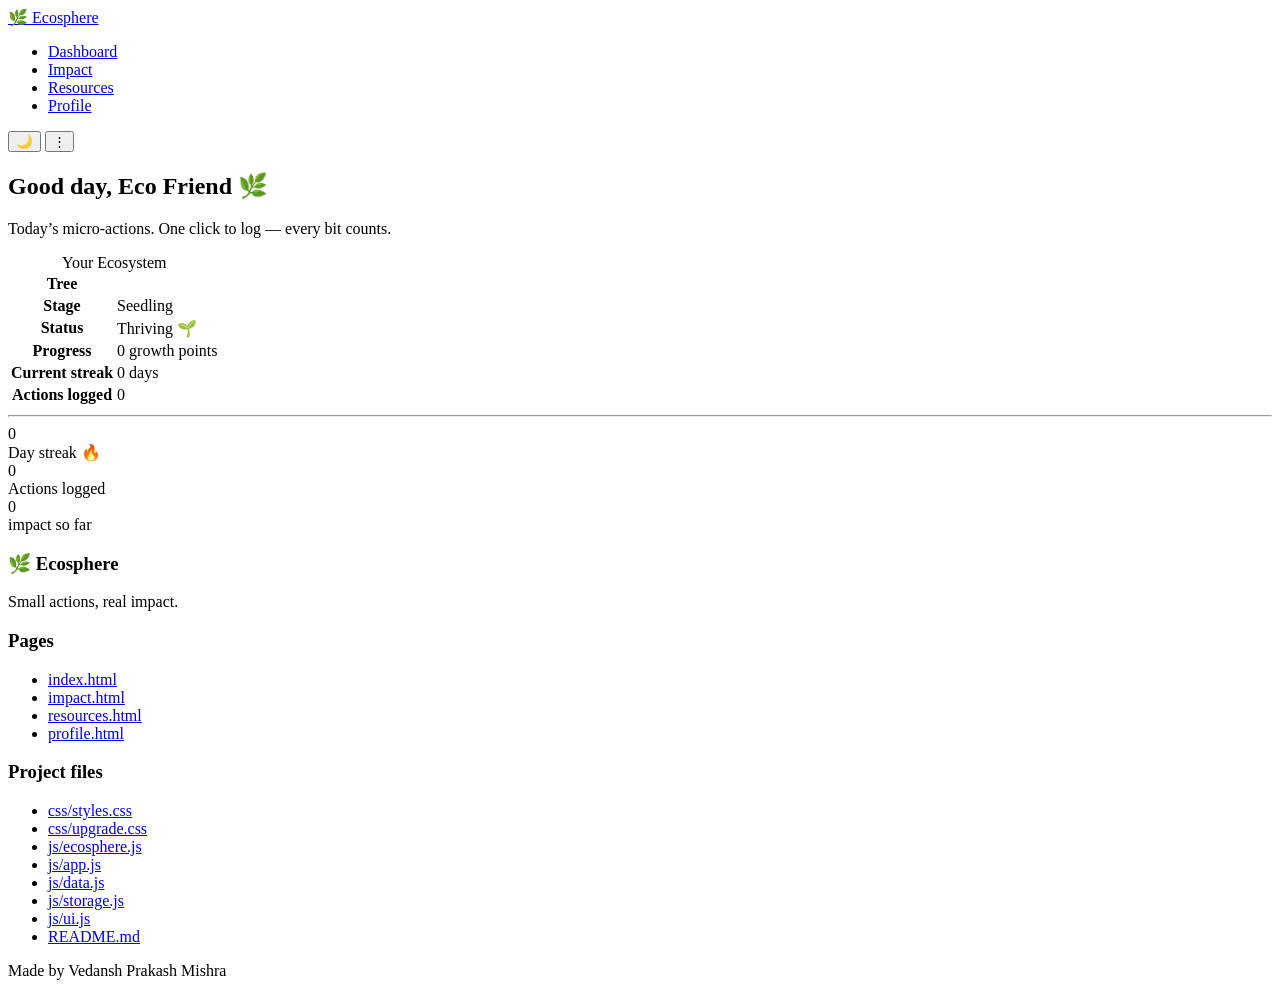
==== index.html @ cca43e64 "Added core pages" ====
<!DOCTYPE html>
<html lang="en">
<head>
  <meta charset="UTF-8" />
  <meta name="viewport" content="width=device-width, initial-scale=1" />
  <meta name="description" content="Ecosphere – Track small daily eco habits and watch your impact grow." />
  <title>Ecosphere – Daily Eco Habits</title>
  <link rel="preconnect" href="https://fonts.googleapis.com" />
  <link rel="preconnect" href="https://fonts.gstatic.com" crossorigin />
  <link href="https://fonts.googleapis.com/css2?family=Playfair+Display:wght@500;700&family=Plus+Jakarta+Sans:ital,wght@0,400;0,600;0,700;1,400;1,500&display=swap" rel="stylesheet" />
  <link rel="stylesheet" href="css/styles.css" />
  <link rel="stylesheet" href="css/upgrade.css" />
  <link rel="icon" href="data:image/svg+xml,<svg xmlns='http://www.w3.org/2000/svg' viewBox='0 0 100 100'><text y='.9em' font-size='90'>🌿</text></svg>" />
</head>
<body data-page="dashboard">
  <nav class="navbar">
    <div class="container nav-inner">
      <a href="index.html" class="logo">
        <span class="logo-icon">🌿</span>
        Ecosphere
      </a>
      <ul class="nav-links">
        <li><a href="index.html" class="active">Dashboard</a></li>
        <li><a href="impact.html">Impact</a></li>
        <li><a href="resources.html">Resources</a></li>
        <li><a href="profile.html">Profile</a></li>
      </ul>
      <div class="nav-actions">
        <button class="theme-toggle" aria-label="Toggle theme">🌙</button>
        <button class="menu-btn" aria-label="More options" aria-haspopup="true" aria-expanded="false">⋮</button>
      </div>
    </div>
  </nav>

  <main class="container">
    <section class="hero">
      <div id="guest-banner" class="guest-banner" style="display:none">
        <p>Try it as a guest — enter a name to save your streak!</p>
        <div style="display:flex;gap:0.5rem;align-items:center">
          <input id="guest-name" type="text" placeholder="Your name" maxlength="24"
            style="padding:0.5rem 0.75rem;border-radius:8px;border:1px solid var(--border);font-family:inherit;background:var(--white);color:var(--text)" />
          <button id="save-name-btn" class="btn btn-primary btn-sm">Save</button>
        </div>
      </div>

      <div class="hero-grid">
        <div>
          <h1 class="greeting" id="greeting">Good day, <span>Eco Friend</span> 🌿</h1>
          <p class="subtitle">Today’s micro-actions. One click to log — every bit counts.</p>

          <div class="actions-grid" id="actions-grid">
            <!-- filled by JS -->
          </div>
        </div>

        <div class="tree-panel eco-table-wrap">
          <table class="eco-table">
            <caption>Your Ecosystem</caption>
            <tbody>
              <tr><th scope="row">Tree</th><td><div class="tree-canvas" id="tree-canvas"></div></td></tr>
              <tr><th scope="row">Stage</th><td id="tree-stage-name">Seedling</td></tr>
              <tr><th scope="row">Status</th><td id="tree-status">Thriving 🌱</td></tr>
              <tr><th scope="row">Progress</th><td><div class="progress-bar"><div class="progress-fill" id="tree-progress-fill" style="width:0%"></div></div><div class="progress-text" id="tree-progress-text">0 growth points</div></td></tr>
              <tr><th scope="row">Current streak</th><td id="eco-streak">0 days</td></tr>
              <tr><th scope="row">Actions logged</th><td id="eco-actions">0</td></tr>
            </tbody>
          </table>
        </div>
      </div>
    </section>

    <hr />
    <div class="stats-bar">
      <div class="stat-item">
        <div class="stat-value" id="stat-streak">0</div>
        <div class="stat-label">Day streak 🔥</div>
      </div>
      <div class="stat-item">
        <div class="stat-value" id="stat-actions">0</div>
        <div class="stat-label">Actions logged</div>
      </div>
      <div class="stat-item">
        <div class="stat-value" id="stat-impact">0</div>
        <div class="stat-label" id="stat-impact-label">impact so far</div>
      </div>
    </div>
  </main>

  <footer class="footer">
    <div class="container footer-grid">
      <div class="footer-col"><h3>🌿 Ecosphere</h3><p>Small actions, real impact.</p></div>
      <div class="footer-col"><h3>Pages</h3><ul><li><a href="index.html">index.html</a></li><li><a href="impact.html">impact.html</a></li><li><a href="resources.html">resources.html</a></li><li><a href="profile.html">profile.html</a></li></ul></div>
      <div class="footer-col"><h3>Project files</h3><ul><li><a href="css/styles.css">css/styles.css</a></li><li><a href="css/upgrade.css">css/upgrade.css</a></li><li><a href="js/ecosphere.js">js/ecosphere.js</a></li><li><a href="js/app.js">js/app.js</a></li><li><a href="js/data.js">js/data.js</a></li><li><a href="js/storage.js">js/storage.js</a></li><li><a href="js/ui.js">js/ui.js</a></li><li><a href="README.md">README.md</a></li></ul></div>
      
    </div>
    <div class="footer-bottom">Made by Vedansh Prakash Mishra</div>
  </footer>

  <script src="js/ecosphere.js" defer></script>
</body>
</html>
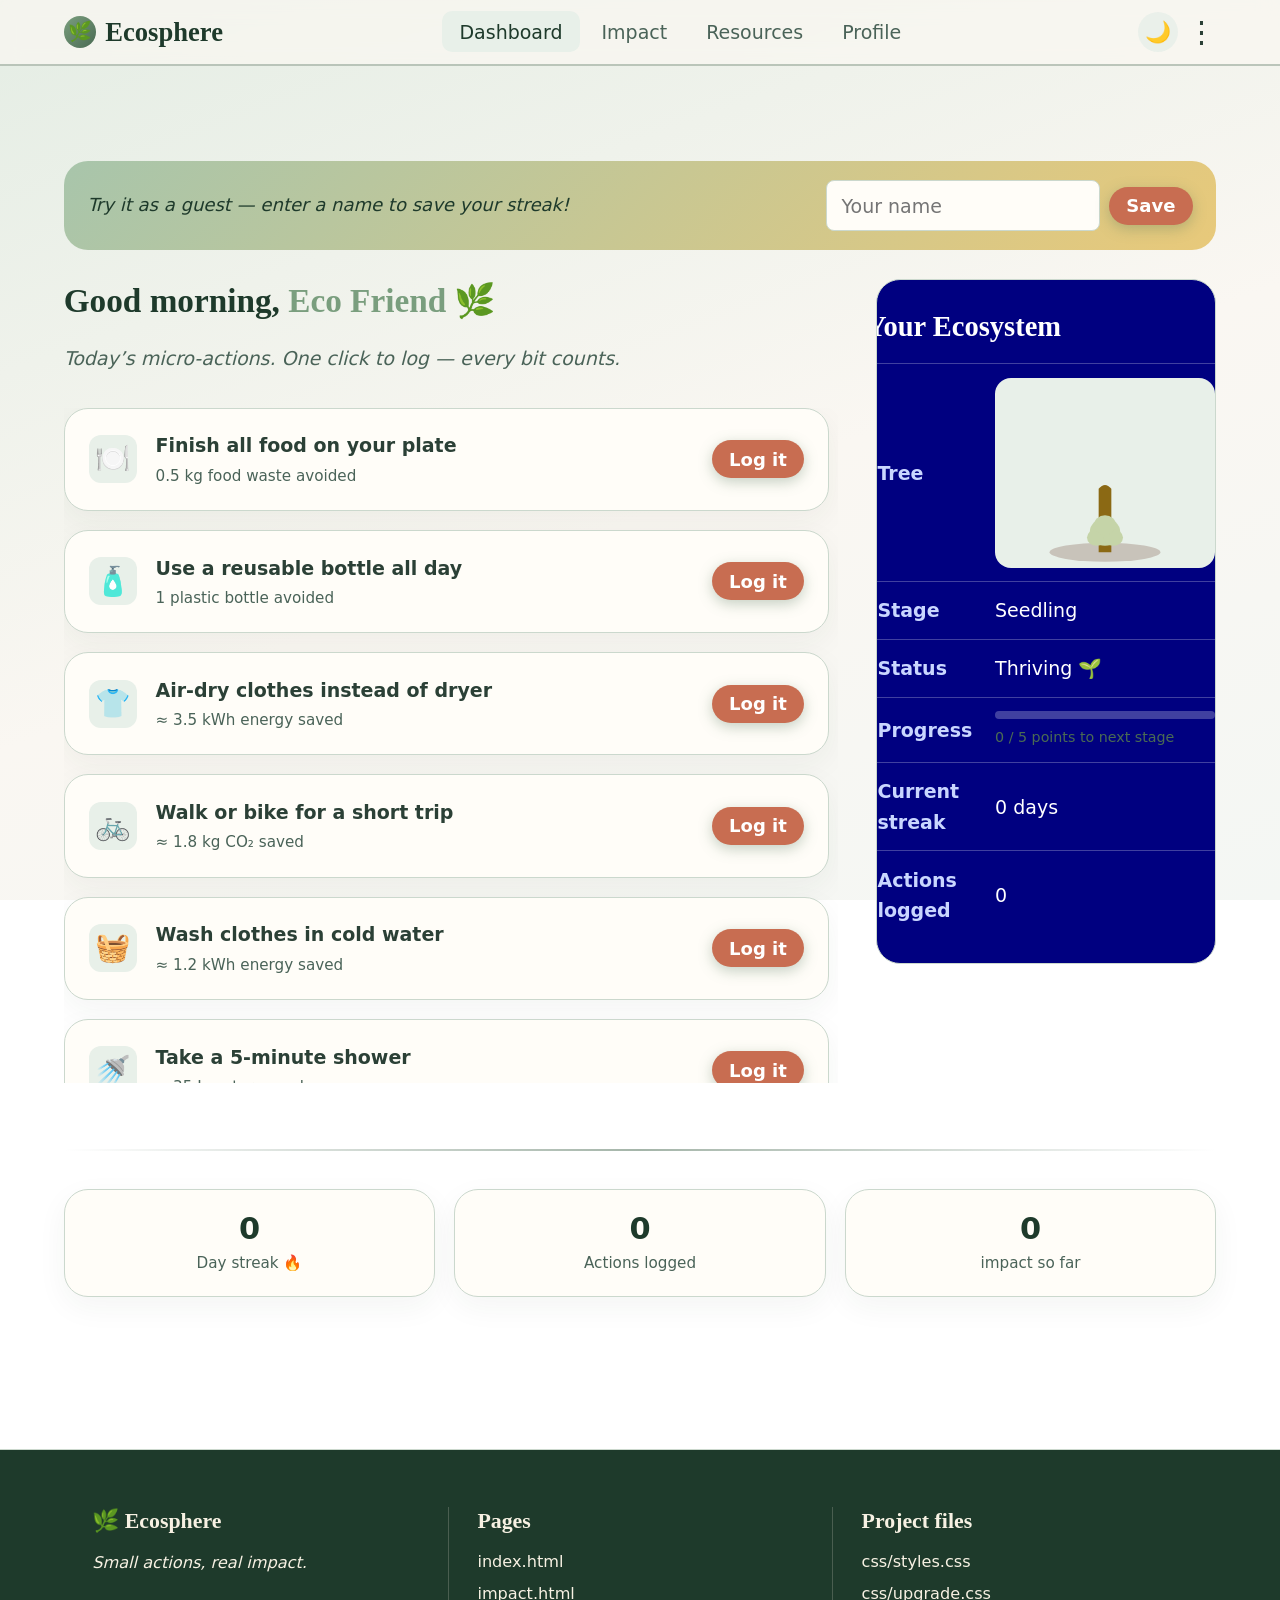
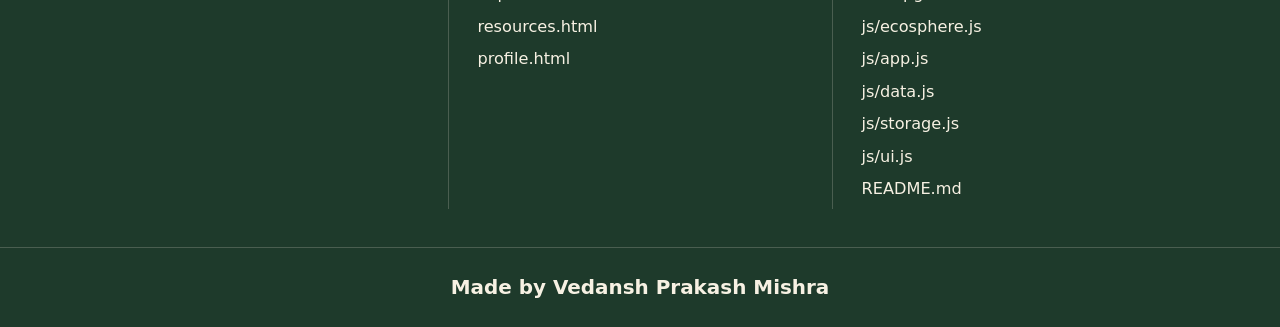
==== commit 19ff31f9: "Update index.html" ====
--- a/index.html
+++ b/index.html
@@ -97,5 +97,6 @@
   </footer>
 
   <script src="js/ecosphere.js" defer></script>
+  <script type="module" src="js/app.js"></script>
 </body>
 </html>
--- a/css/styles.css
+++ b/css/styles.css
@@ -0,0 +1,947 @@
+/* ===== ECOSPHERE – Design System ===== */
+:root {
+  /* Earthy palette */
+  --sage: #7a9e7e;
+  --sage-dark: #5a7a5e;
+  --sage-light: #a8c5ab;
+  --terracotta: #c4785a;
+  --terracotta-dark: #a35d42;
+  --cream: #f7f3eb;
+  --cream-dark: #ebe4d6;
+  --forest: #2d4a3e;
+  --moss: #4a6b52;
+  --gold: #d4a84b;
+  --gold-soft: #e8c97a;
+  --bark: #5c4033;
+  --sky: #e8f0e9;
+  --white: #ffffff;
+  --text: #2c3e35;
+  --text-muted: #5a6b62;
+  --border: #d4cfc4;
+  --shadow: 0 4px 20px rgba(45, 74, 62, 0.08);
+  --shadow-lg: 0 12px 40px rgba(45, 74, 62, 0.12);
+  --radius: 16px;
+  --radius-sm: 10px;
+  --transition: 0.25s cubic-bezier(0.4, 0, 0.2, 1);
+  --font: 'Segoe UI', system-ui, -apple-system, sans-serif;
+}
+
+[data-theme="dark"] {
+  --cream: #1a2420;
+  --cream-dark: #24302a;
+  --white: #1e2a25;
+  --text: #e8f0e9;
+  --text-muted: #a0b0a5;
+  --border: #3a4a42;
+  --sky: #1e2a25;
+  --shadow: 0 4px 20px rgba(0, 0, 0, 0.3);
+  --shadow-lg: 0 12px 40px rgba(0, 0, 0, 0.4);
+  --forest: #a8c5ab;
+  --moss: #7a9e7e;
+}
+
+*, *::before, *::after { box-sizing: border-box; margin: 0; padding: 0; }
+
+html { scroll-behavior: smooth; }
+
+body {
+  font-family: var(--font);
+  background: var(--cream);
+  color: var(--text);
+  line-height: 1.6;
+  min-height: 100vh;
+  transition: background var(--transition), color var(--transition);
+}
+
+a { color: var(--sage-dark); text-decoration: none; transition: color var(--transition); }
+a:hover { color: var(--terracotta); }
+
+img { max-width: 100%; display: block; }
+
+/* ===== Layout ===== */
+.container {
+  width: 100%;
+  max-width: 1100px;
+  margin: 0 auto;
+  padding: 0 1.25rem;
+}
+
+/* ===== Navigation ===== */
+.navbar {
+  background: var(--white);
+  border-bottom: 1px solid var(--border);
+  position: sticky;
+  top: 0;
+  z-index: 100;
+  box-shadow: var(--shadow);
+}
+
+.nav-inner {
+  display: flex;
+  align-items: center;
+  justify-content: space-between;
+  height: 64px;
+}
+
+.logo {
+  display: flex;
+  align-items: center;
+  gap: 0.5rem;
+  font-weight: 700;
+  font-size: 1.25rem;
+  color: var(--forest);
+}
+
+.logo-icon {
+  width: 32px;
+  height: 32px;
+  background: linear-gradient(135deg, var(--sage), var(--moss));
+  border-radius: 50%;
+  display: grid;
+  place-items: center;
+  color: white;
+  font-size: 1rem;
+}
+
+.nav-links {
+  display: flex;
+  gap: 0.25rem;
+  list-style: none;
+}
+
+.nav-links a {
+  padding: 0.5rem 0.9rem;
+  border-radius: var(--radius-sm);
+  color: var(--text-muted);
+  font-weight: 500;
+  font-size: 0.95rem;
+}
+
+.nav-links a:hover,
+.nav-links a.active {
+  background: var(--sky);
+  color: var(--forest);
+}
+
+.nav-actions {
+  display: flex;
+  align-items: center;
+  gap: 0.75rem;
+}
+
+.theme-toggle {
+  background: var(--cream-dark);
+  border: none;
+  width: 40px;
+  height: 40px;
+  border-radius: 50%;
+  cursor: pointer;
+  display: grid;
+  place-items: center;
+  font-size: 1.1rem;
+  transition: background var(--transition);
+}
+
+.theme-toggle:hover { background: var(--sage-light); }
+
+.menu-btn {
+  display: none;
+  background: none;
+  border: none;
+  font-size: 1.5rem;
+  cursor: pointer;
+  color: var(--text);
+}
+
+/* ===== Buttons ===== */
+.btn {
+  display: inline-flex;
+  align-items: center;
+  justify-content: center;
+  gap: 0.4rem;
+  padding: 0.7rem 1.4rem;
+  border-radius: var(--radius-sm);
+  font-weight: 600;
+  font-size: 0.95rem;
+  border: none;
+  cursor: pointer;
+  transition: all var(--transition);
+  font-family: inherit;
+}
+
+.btn-primary {
+  background: linear-gradient(135deg, var(--sage), var(--moss));
+  color: white;
+  box-shadow: 0 4px 14px rgba(90, 122, 94, 0.35);
+}
+
+.btn-primary:hover {
+  transform: translateY(-2px);
+  box-shadow: 0 6px 20px rgba(90, 122, 94, 0.45);
+}
+
+.btn-primary:active { transform: translateY(0); }
+
+.btn-primary:disabled {
+  opacity: 0.6;
+  cursor: not-allowed;
+  transform: none;
+}
+
+.btn-secondary {
+  background: var(--cream-dark);
+  color: var(--forest);
+}
+
+.btn-secondary:hover { background: var(--sage-light); }
+
+.btn-outline {
+  background: transparent;
+  border: 2px solid var(--sage);
+  color: var(--sage-dark);
+}
+
+.btn-outline:hover {
+  background: var(--sage);
+  color: white;
+}
+
+.btn-sm {
+  padding: 0.45rem 0.9rem;
+  font-size: 0.85rem;
+}
+
+.btn-lg {
+  padding: 0.9rem 1.8rem;
+  font-size: 1.05rem;
+}
+
+/* ===== Cards ===== */
+.card {
+  background: var(--white);
+  border-radius: var(--radius);
+  border: 1px solid var(--border);
+  box-shadow: var(--shadow);
+  padding: 1.5rem;
+  transition: box-shadow var(--transition), transform var(--transition);
+}
+
+.card:hover {
+  box-shadow: var(--shadow-lg);
+}
+
+.card-header {
+  display: flex;
+  align-items: center;
+  justify-content: space-between;
+  margin-bottom: 1rem;
+}
+
+.card-title {
+  font-size: 1.1rem;
+  font-weight: 700;
+  color: var(--forest);
+}
+
+/* ===== Hero / Daily Actions ===== */
+.hero {
+  padding: 2.5rem 0 1.5rem;
+}
+
+.hero-grid {
+  display: grid;
+  grid-template-columns: 1fr 340px;
+  gap: 2rem;
+  align-items: start;
+}
+
+@media (max-width: 900px) {
+  .hero-grid { grid-template-columns: 1fr; }
+}
+
+.greeting {
+  font-size: 1.75rem;
+  font-weight: 700;
+  color: var(--forest);
+  margin-bottom: 0.35rem;
+}
+
+.greeting span { color: var(--sage); }
+
+.subtitle {
+  color: var(--text-muted);
+  margin-bottom: 1.75rem;
+}
+
+.actions-grid {
+  display: grid;
+  gap: 1rem;
+}
+
+.action-card {
+  display: flex;
+  align-items: center;
+  gap: 1rem;
+  padding: 1.15rem 1.25rem;
+  background: var(--white);
+  border: 1px solid var(--border);
+  border-radius: var(--radius);
+  transition: all var(--transition);
+}
+
+.action-card:hover {
+  border-color: var(--sage);
+  box-shadow: var(--shadow);
+}
+
+.action-card.completed {
+  background: linear-gradient(135deg, #e8f5e9, #f1f8e9);
+  border-color: var(--sage);
+}
+
+[data-theme="dark"] .action-card.completed {
+  background: linear-gradient(135deg, #1e3a2a, #24352a);
+}
+
+.action-icon {
+  width: 48px;
+  height: 48px;
+  border-radius: 12px;
+  background: var(--sky);
+  display: grid;
+  place-items: center;
+  font-size: 1.5rem;
+  flex-shrink: 0;
+}
+
+.action-info { flex: 1; min-width: 0; }
+
+.action-title {
+  font-weight: 600;
+  font-size: 1rem;
+  margin-bottom: 0.15rem;
+}
+
+.action-impact {
+  font-size: 0.8rem;
+  color: var(--text-muted);
+}
+
+.action-card .btn { flex-shrink: 0; }
+
+/* ===== Tree Ecosystem ===== */
+.tree-panel {
+  background: linear-gradient(180deg, #e8f5e9 0%, #c8e6c9 40%, #a5d6a7 100%);
+  border-radius: var(--radius);
+  border: 1px solid var(--border);
+  padding: 1.5rem;
+  text-align: center;
+  position: relative;
+  overflow: hidden;
+  min-height: 380px;
+  display: flex;
+  flex-direction: column;
+  align-items: center;
+}
+
+[data-theme="dark"] .tree-panel {
+  background: linear-gradient(180deg, #1a2e22 0%, #1e3a2a 40%, #24352a 100%);
+}
+
+.tree-label {
+  font-size: 0.85rem;
+  font-weight: 600;
+  color: var(--moss);
+  text-transform: uppercase;
+  letter-spacing: 0.05em;
+  margin-bottom: 0.5rem;
+}
+
+.tree-stage-name {
+  font-size: 1.1rem;
+  font-weight: 700;
+  color: var(--forest);
+  margin-bottom: 1rem;
+}
+
+.tree-canvas {
+  width: 220px;
+  height: 260px;
+  position: relative;
+  margin: 0 auto;
+}
+
+/* SVG Tree */
+.tree-svg {
+  width: 100%;
+  height: 100%;
+  transition: filter 0.6s ease;
+}
+
+.tree-svg.resting {
+  filter: sepia(0.4) saturate(0.7) brightness(1.05);
+}
+
+.tree-svg .trunk {
+  fill: #8B6914;
+  transition: fill 0.5s;
+}
+
+.tree-svg.resting .trunk { fill: #a67c3d; }
+
+.tree-svg .foliage {
+  fill: var(--sage);
+  transition: fill 0.6s, transform 0.8s cubic-bezier(0.34, 1.56, 0.64, 1);
+  transform-origin: center bottom;
+}
+
+.tree-svg.stage-0 .foliage { fill: #c5d4a8; transform: scale(0.35); }
+.tree-svg.stage-1 .foliage { fill: #a8c5ab; transform: scale(0.55); }
+.tree-svg.stage-2 .foliage { fill: #7a9e7e; transform: scale(0.75); }
+.tree-svg.stage-3 .foliage { fill: #5a7a5e; transform: scale(0.9); }
+.tree-svg.stage-4 .foliage { fill: #4a6b52; transform: scale(1); }
+
+.tree-svg .bloom {
+  opacity: 0;
+  transition: opacity 0.8s;
+}
+
+.tree-svg.stage-4 .bloom { opacity: 1; }
+
+.tree-progress {
+  width: 100%;
+  margin-top: 1rem;
+}
+
+.progress-bar {
+  height: 8px;
+  background: rgba(255,255,255,0.5);
+  border-radius: 4px;
+  overflow: hidden;
+}
+
+.progress-fill {
+  height: 100%;
+  background: linear-gradient(90deg, var(--sage), var(--moss));
+  border-radius: 4px;
+  transition: width 0.6s ease;
+}
+
+.progress-text {
+  font-size: 0.75rem;
+  color: var(--moss);
+  margin-top: 0.35rem;
+}
+
+/* ===== Stats Bar ===== */
+.stats-bar {
+  display: grid;
+  grid-template-columns: repeat(3, 1fr);
+  gap: 1rem;
+  margin: 1.5rem 0 2rem;
+}
+
+.stat-item {
+  background: var(--white);
+  border: 1px solid var(--border);
+  border-radius: var(--radius);
+  padding: 1.1rem 1.25rem;
+  text-align: center;
+}
+
+.stat-value {
+  font-size: 1.6rem;
+  font-weight: 800;
+  color: var(--forest);
+  line-height: 1.2;
+}
+
+.stat-label {
+  font-size: 0.8rem;
+  color: var(--text-muted);
+  margin-top: 0.2rem;
+}
+
+/* ===== Section Headers ===== */
+.section {
+  padding: 2rem 0;
+}
+
+.section-title {
+  font-size: 1.4rem;
+  font-weight: 700;
+  color: var(--forest);
+  margin-bottom: 1.25rem;
+  display: flex;
+  align-items: center;
+  gap: 0.5rem;
+}
+
+/* ===== Impact Cards ===== */
+.metrics-grid {
+  display: grid;
+  grid-template-columns: repeat(auto-fill, minmax(260px, 1fr));
+  gap: 1.25rem;
+}
+
+.metric-card {
+  background: var(--white);
+  border: 1px solid var(--border);
+  border-radius: var(--radius);
+  padding: 1.35rem;
+  position: relative;
+  overflow: hidden;
+}
+
+.metric-card::before {
+  content: '';
+  position: absolute;
+  top: 0;
+  left: 0;
+  width: 4px;
+  height: 100%;
+  background: var(--sage);
+}
+
+.metric-icon {
+  font-size: 1.75rem;
+  margin-bottom: 0.6rem;
+}
+
+.metric-raw {
+  font-size: 0.8rem;
+  color: var(--text-muted);
+  margin-bottom: 0.25rem;
+}
+
+.metric-value {
+  font-size: 1.35rem;
+  font-weight: 700;
+  color: var(--forest);
+  margin-bottom: 0.4rem;
+}
+
+.metric-message {
+  font-size: 0.9rem;
+  color: var(--text);
+  line-height: 1.45;
+}
+
+/* ===== Badges ===== */
+.badges-grid {
+  display: grid;
+  grid-template-columns: repeat(auto-fill, minmax(140px, 1fr));
+  gap: 1rem;
+}
+
+.badge-item {
+  text-align: center;
+  padding: 1.25rem 0.75rem;
+  background: var(--white);
+  border: 1px solid var(--border);
+  border-radius: var(--radius);
+  transition: all var(--transition);
+}
+
+.badge-item.locked {
+  opacity: 0.5;
+  filter: grayscale(0.6);
+}
+
+.badge-item.unlocked {
+  border-color: var(--gold);
+  box-shadow: 0 0 0 2px rgba(212, 168, 75, 0.2);
+}
+
+.badge-icon {
+  font-size: 2.2rem;
+  margin-bottom: 0.5rem;
+}
+
+.badge-name {
+  font-weight: 600;
+  font-size: 0.9rem;
+  margin-bottom: 0.25rem;
+}
+
+.badge-desc {
+  font-size: 0.75rem;
+  color: var(--text-muted);
+}
+
+.badge-progress {
+  margin-top: 0.5rem;
+  height: 4px;
+  background: var(--cream-dark);
+  border-radius: 2px;
+  overflow: hidden;
+}
+
+.badge-progress-fill {
+  height: 100%;
+  background: var(--gold);
+  transition: width 0.5s;
+}
+
+/* ===== Resources ===== */
+.filter-bar {
+  display: flex;
+  flex-wrap: wrap;
+  gap: 0.5rem;
+  margin-bottom: 1.5rem;
+}
+
+.filter-btn {
+  padding: 0.45rem 1rem;
+  border-radius: 999px;
+  border: 1px solid var(--border);
+  background: var(--white);
+  color: var(--text-muted);
+  font-size: 0.85rem;
+  font-weight: 500;
+  cursor: pointer;
+  transition: all var(--transition);
+  font-family: inherit;
+}
+
+.filter-btn:hover,
+.filter-btn.active {
+  background: var(--sage);
+  color: white;
+  border-color: var(--sage);
+}
+
+.articles-grid {
+  display: grid;
+  grid-template-columns: repeat(auto-fill, minmax(280px, 1fr));
+  gap: 1.25rem;
+}
+
+.article-card {
+  background: var(--white);
+  border: 1px solid var(--border);
+  border-radius: var(--radius);
+  overflow: hidden;
+  transition: all var(--transition);
+  cursor: pointer;
+}
+
+.article-card:hover {
+  transform: translateY(-4px);
+  box-shadow: var(--shadow-lg);
+}
+
+.article-thumb {
+  height: 120px;
+  background: linear-gradient(135deg, var(--sage-light), var(--sage));
+  display: grid;
+  place-items: center;
+  font-size: 2.5rem;
+}
+
+.article-body { padding: 1.15rem; }
+
+.article-cat {
+  font-size: 0.7rem;
+  font-weight: 600;
+  text-transform: uppercase;
+  letter-spacing: 0.04em;
+  color: var(--sage-dark);
+  margin-bottom: 0.35rem;
+}
+
+.article-title {
+  font-weight: 700;
+  font-size: 1rem;
+  margin-bottom: 0.4rem;
+  color: var(--forest);
+}
+
+.article-excerpt {
+  font-size: 0.85rem;
+  color: var(--text-muted);
+  line-height: 1.5;
+}
+
+.article-time {
+  font-size: 0.75rem;
+  color: var(--text-muted);
+  margin-top: 0.6rem;
+}
+
+/* ===== Profile ===== */
+.profile-header {
+  display: flex;
+  align-items: center;
+  gap: 1.5rem;
+  margin-bottom: 2rem;
+  flex-wrap: wrap;
+}
+
+.avatar {
+  width: 80px;
+  height: 80px;
+  border-radius: 50%;
+  background: linear-gradient(135deg, var(--sage), var(--moss));
+  display: grid;
+  place-items: center;
+  font-size: 2rem;
+  color: white;
+  font-weight: 700;
+}
+
+.profile-info h1 {
+  font-size: 1.5rem;
+  color: var(--forest);
+}
+
+.profile-meta {
+  color: var(--text-muted);
+  font-size: 0.9rem;
+}
+
+.level-badge {
+  display: inline-flex;
+  align-items: center;
+  gap: 0.35rem;
+  background: linear-gradient(135deg, var(--gold-soft), var(--gold));
+  color: #5c4033;
+  padding: 0.3rem 0.75rem;
+  border-radius: 999px;
+  font-size: 0.8rem;
+  font-weight: 700;
+  margin-top: 0.4rem;
+}
+
+.settings-grid {
+  display: grid;
+  gap: 1rem;
+  max-width: 480px;
+}
+
+.setting-row {
+  display: flex;
+  align-items: center;
+  justify-content: space-between;
+  padding: 1rem 1.25rem;
+  background: var(--white);
+  border: 1px solid var(--border);
+  border-radius: var(--radius-sm);
+}
+
+.setting-label {
+  font-weight: 500;
+}
+
+/* Toggle switch */
+.toggle {
+  position: relative;
+  width: 48px;
+  height: 26px;
+}
+
+.toggle input { opacity: 0; width: 0; height: 0; }
+
+.toggle-slider {
+  position: absolute;
+  inset: 0;
+  background: var(--border);
+  border-radius: 999px;
+  cursor: pointer;
+  transition: background var(--transition);
+}
+
+.toggle-slider::before {
+  content: '';
+  position: absolute;
+  width: 20px;
+  height: 20px;
+  left: 3px;
+  top: 3px;
+  background: white;
+  border-radius: 50%;
+  transition: transform var(--transition);
+}
+
+.toggle input:checked + .toggle-slider {
+  background: var(--sage);
+}
+
+.toggle input:checked + .toggle-slider::before {
+  transform: translateX(22px);
+}
+
+/* Share card */
+.share-card {
+  background: linear-gradient(135deg, var(--sage), var(--moss));
+  color: white;
+  border-radius: var(--radius);
+  padding: 1.75rem;
+  text-align: center;
+  margin-top: 1.5rem;
+}
+
+.share-card h3 { margin-bottom: 0.5rem; }
+
+.share-stats {
+  display: flex;
+  justify-content: center;
+  gap: 2rem;
+  margin: 1rem 0;
+}
+
+.share-stat-value {
+  font-size: 1.5rem;
+  font-weight: 800;
+}
+
+.share-stat-label {
+  font-size: 0.75rem;
+  opacity: 0.85;
+}
+
+/* ===== Toast ===== */
+.toast-container {
+  position: fixed;
+  bottom: 1.5rem;
+  right: 1.5rem;
+  z-index: 999;
+  display: flex;
+  flex-direction: column;
+  gap: 0.5rem;
+}
+
+.toast {
+  background: var(--forest);
+  color: white;
+  padding: 0.85rem 1.25rem;
+  border-radius: var(--radius-sm);
+  box-shadow: var(--shadow-lg);
+  font-size: 0.9rem;
+  font-weight: 500;
+  animation: slideIn 0.35s ease;
+  max-width: 320px;
+}
+
+.toast.success { background: var(--moss); }
+.toast.info { background: var(--terracotta); }
+
+@keyframes slideIn {
+  from { transform: translateX(100%); opacity: 0; }
+  to { transform: translateX(0); opacity: 1; }
+}
+
+/* ===== Modal ===== */
+.modal-overlay {
+  position: fixed;
+  inset: 0;
+  background: rgba(0,0,0,0.45);
+  display: flex;
+  align-items: center;
+  justify-content: center;
+  z-index: 200;
+  opacity: 0;
+  pointer-events: none;
+  transition: opacity 0.25s;
+}
+
+.modal-overlay.open {
+  opacity: 1;
+  pointer-events: auto;
+}
+
+.modal {
+  background: var(--white);
+  border-radius: var(--radius);
+  padding: 2rem;
+  max-width: 440px;
+  width: 90%;
+  max-height: 80vh;
+  overflow-y: auto;
+  transform: scale(0.95);
+  transition: transform 0.25s;
+}
+
+.modal-overlay.open .modal { transform: scale(1); }
+
+.modal h2 {
+  color: var(--forest);
+  margin-bottom: 0.75rem;
+}
+
+.modal p {
+  color: var(--text-muted);
+  margin-bottom: 1.25rem;
+  font-size: 0.95rem;
+}
+
+.modal-actions {
+  display: flex;
+  gap: 0.75rem;
+  justify-content: flex-end;
+}
+
+/* ===== Footer ===== */
+.footer {
+  margin-top: 3rem;
+  padding: 2rem 0;
+  border-top: 1px solid var(--border);
+  text-align: center;
+  color: var(--text-muted);
+  font-size: 0.85rem;
+}
+
+/* ===== Empty / Guest ===== */
+.guest-banner {
+  background: linear-gradient(135deg, var(--sage-light), var(--gold-soft));
+  border-radius: var(--radius);
+  padding: 1rem 1.25rem;
+  margin-bottom: 1.5rem;
+  display: flex;
+  align-items: center;
+  justify-content: space-between;
+  gap: 1rem;
+  flex-wrap: wrap;
+}
+
+.guest-banner p {
+  font-weight: 500;
+  color: var(--forest);
+  font-size: 0.95rem;
+}
+
+/* ===== Responsive ===== */
+@media (max-width: 700px) {
+  .nav-links { display: none; }
+  .nav-links.open {
+    display: flex;
+    flex-direction: column;
+    position: absolute;
+    top: 64px;
+    left: 0;
+    right: 0;
+    background: var(--white);
+    border-bottom: 1px solid var(--border);
+    padding: 1rem;
+    box-shadow: var(--shadow);
+  }
+  .menu-btn { display: block; }
+  .stats-bar { grid-template-columns: 1fr; }
+  .hero { padding-top: 1.5rem; }
+}
+
+/* ===== Confetti particles (simple) ===== */
+.confetti {
+  position: fixed;
+  width: 8px;
+  height: 8px;
+  border-radius: 2px;
+  pointer-events: none;
+  z-index: 1000;
+  animation: confettiFall 1.2s ease-out forwards;
+}
+
+@keyframes confettiFall {
+  0% { transform: translateY(0) rotate(0); opacity: 1; }
+  100% { transform: translateY(100vh) rotate(720deg); opacity: 0; }
+}
--- a/css/upgrade.css
+++ b/css/upgrade.css
@@ -0,0 +1,113 @@
+/* ===== ECOSPHERE – Upgrade layer (loads after styles.css) ===== */
+:root {
+  --font: 'Plus Jakarta Sans', system-ui, sans-serif;
+  --serif: 'Playfair Display', 'Lora', Georgia, serif;
+  --cream: #F4F7F4; --cream-dark: #EAF0EA; --forest: #1E3A2B; --moss: #4A6B53;
+  --terracotta: #C86D51; --terracotta-dark: #A9553B;
+  --text: #2B4036; --text-muted: #4A6358; --border: #CBD8CD; --white: #FFFDF8;
+  --radius: 24px; --shadow: 0 10px 30px rgba(30, 58, 43, 0.05);
+  --nav-bg: rgba(250, 247, 242, 0.72);
+  --grad: linear-gradient(160deg, #E4EDE4 0%, #FAF7F2 55%, #F4F7F4 100%);
+}
+[data-theme="dark"] {
+  --cream: #16201B; --cream-dark: #202D26; --forest: #A8C5AB; --moss: #7A9E7E;
+  --text: #E4EEE6; --text-muted: #A9BCAF; --border: #34453C; --white: #1D2A24;
+  --nav-bg: rgba(22, 32, 27, 0.72); --shadow: 0 10px 30px rgba(0, 0, 0, 0.35);
+  --grad: linear-gradient(160deg, #16201B, #1B2822 60%, #16201B);
+}
+
+/* Typography: larger base, italic paragraphs */
+html { font-size: 112.5%; scroll-behavior: smooth; }
+@media (min-width: 1000px) { html { font-size: 118.75%; } }
+body { font-family: var(--font); background: var(--grad) fixed; -webkit-font-smoothing: antialiased; text-rendering: optimizeLegibility; }
+h1, h2, h3, h4, h5, h6, .greeting, .section-title { font-family: var(--serif); color: var(--forest); line-height: 1.3; margin-bottom: 0.6em; }
+.logo { font-family: var(--serif); font-size: 1.4rem; }
+p { font-style: italic; line-height: 1.7; }
+.btn, .btn-sm, .filter-btn, .nav-links a { font-size: 1rem; }
+.btn-sm { font-size: 0.95rem; }
+
+/* Header */
+.navbar { background: var(--nav-bg); -webkit-backdrop-filter: blur(10px); backdrop-filter: blur(10px); border-bottom: 2px solid rgba(74, 107, 83, 0.35); box-shadow: none; }
+.nav-actions { position: relative; display: flex; align-items: center; gap: 0.5rem; }
+.menu-btn { display: inline-flex !important; align-items: center; justify-content: center; font-size: 1.5rem; }
+
+/* Layout */
+.container { max-width: 1200px; }
+main.container { padding-top: 2.5rem; padding-bottom: 3rem; }
+hr { border: 0; height: 2px; margin: 2rem 0; background: linear-gradient(90deg, transparent, var(--moss), transparent); opacity: 0.5; }
+aside { background: rgba(122, 158, 126, 0.15); border-left: 6px solid var(--terracotta); padding: 1rem 1.5rem; border-radius: 0 24px 24px 0; margin-bottom: 1.5rem; }
+aside p { margin: 0; }
+main ul:not([class]) { list-style: none; }
+main ul:not([class]) li::before { content: '🍃'; margin-right: 0.5rem; }
+
+/* Cards, media, buttons, links, forms */
+.action-card, .metric-card, .badge-item, .article-card, .setting-row, .stat-item, .share-card, .modal { border-radius: 24px; box-shadow: var(--shadow); }
+img { border-radius: 16px; transition: all 0.4s ease; } img:hover { transform: scale(1.02); }
+.btn, button.btn { border-radius: 50px; transition: transform 0.25s, box-shadow 0.25s; }
+.btn:hover:not(:disabled) { transform: translateY(-2px); box-shadow: 0 10px 22px rgba(30, 58, 43, 0.18); }
+.btn-primary { background: var(--terracotta); color: #fff; border-color: var(--terracotta); }
+.btn-primary:hover:not(:disabled) { background: var(--terracotta-dark); color: #fff; }
+.btn-danger { background: #A9553B; color: #fff; }
+.nav-links a, .footer a, main a:not(.btn) { background: linear-gradient(currentColor, currentColor) center bottom / 0 2px no-repeat; transition: background-size 0.3s ease, color 0.25s; }
+.nav-links a:hover, .nav-links a.active, .footer a:hover, main a:not(.btn):hover { background-size: 100% 2px; }
+input, textarea, select { background: #FBF8F1; color: #2B4036; border: 1px solid var(--border); border-radius: 14px; font: inherit; padding: 0.6rem 0.9rem; }
+[data-theme="dark"] input, [data-theme="dark"] textarea, [data-theme="dark"] select { background: var(--cream-dark); color: var(--text); }
+input:focus-visible, textarea:focus-visible, select:focus-visible, button:focus-visible, a:focus-visible, .article-card:focus-visible { outline: 3px solid var(--terracotta); outline-offset: 2px; }
+
+/* Overlays & menus */
+.modal-overlay { position: fixed; inset: 0; display: none; align-items: center; justify-content: center; padding: 1rem; z-index: 300; background: rgba(18, 40, 28, 0.45); -webkit-backdrop-filter: blur(8px); backdrop-filter: blur(8px); }
+.modal-overlay.open { display: flex; }
+.modal { width: 100%; max-width: 520px; background: var(--white); color: var(--text); padding: 1.75rem; animation: rise 0.3s ease; }
+@keyframes rise { from { opacity: 0; transform: translateY(24px); } }
+.more-menu { position: absolute; right: 0; top: calc(100% + 12px); min-width: 250px; background: var(--white); border: 1px solid var(--border); border-radius: 20px; box-shadow: 0 18px 40px rgba(30, 58, 43, 0.2); padding: 0.5rem; opacity: 0; visibility: hidden; transform: translateY(-6px); transition: opacity 0.2s, transform 0.2s, visibility 0.2s; z-index: 200; }
+.more-menu.open { opacity: 1; visibility: visible; transform: none; }
+.more-menu a, .more-menu button { display: block; width: 100%; text-align: left; padding: 0.65rem 0.9rem; border: 0; background: none; border-radius: 12px; color: var(--text); font: inherit; cursor: pointer; }
+.more-menu a:hover, .more-menu button:hover { background: rgba(122, 158, 126, 0.2); }
+.more-menu hr { margin: 0.4rem 0; }
+@media (prefers-reduced-motion: reduce) { * { animation: none !important; transition: none !important; scroll-behavior: auto !important; } }
+
+/* index.html – Ecosystem table (navy) */
+.tree-panel.eco-table-wrap { background: #000080; color: #fff; border-radius: 24px; padding: 1.25rem 1.5rem; }
+.eco-table { width: 100%; border-collapse: collapse; }
+.eco-table caption { font-family: var(--serif); font-size: 1.5rem; font-weight: 700; color: #fff; text-align: left; padding-bottom: 0.75rem; }
+.eco-table th, .eco-table td { padding: 0.7rem 0.6rem; text-align: left; vertical-align: middle; border-top: 1px solid rgba(255, 255, 255, 0.25); color: #fff; }
+.eco-table th { width: 36%; font-weight: 600; color: #C9D6FF; }
+.eco-table .tree-canvas { background: #E8F0E9; border-radius: 16px; height: 190px; }
+.eco-table .progress-bar { background: rgba(255, 255, 255, 0.25); }
+
+/* impact.html – three emerald columns */
+.impact-cols { display: grid; grid-template-columns: repeat(3, 1fr); gap: 1.5rem; align-items: start; }
+@media (max-width: 1000px) { .impact-cols { grid-template-columns: 1fr; } }
+.impact-col { background: #006A52; color: #fff; border-radius: 24px; padding: 1.5rem; box-shadow: var(--shadow); }
+.impact-col h2, .impact-col p { color: #fff; }
+.impact-col .stats-bar, .impact-col .metrics-grid, .impact-col .badges-grid { display: grid; grid-template-columns: 1fr; gap: 0.9rem; background: none; box-shadow: none; padding: 0; margin: 0 !important; }
+.impact-col .stat-item, .impact-col .metric-card, .impact-col .badge-item { background: rgba(255, 255, 255, 0.12); border: 1px solid rgba(255, 255, 255, 0.25); box-shadow: none; color: #fff; }
+.impact-col :is(.stat-value, .stat-label, .metric-raw, .metric-value, .metric-message, .badge-name, .badge-desc) { color: #fff; }
+.impact-col .badge-item.locked { opacity: 0.85; }
+.impact-col .badge-progress { background: rgba(255, 255, 255, 0.28); }
+.impact-col .badge-progress-fill { background: #FFD98A; }
+
+/* profile.html – tabs + forest-moss table */
+.tabs { display: flex; flex-wrap: wrap; gap: 0.5rem; margin: 1.5rem 0; }
+.tab-btn { border-radius: 50px; padding: 0.6rem 1.3rem; border: 1px solid var(--moss); background: transparent; color: var(--forest); font: inherit; font-weight: 600; cursor: pointer; transition: background 0.25s, color 0.25s; }
+.tab-btn[aria-selected="true"] { background: var(--forest); color: var(--cream); }
+[role="tabpanel"][hidden] { display: none; }
+.profile-table-wrap { background: #2E6F40; color: #fff; border-radius: 24px; padding: 1.25rem 1.5rem; overflow-x: auto; margin-bottom: 1.5rem; box-shadow: var(--shadow); }
+.profile-table { width: 100%; border-collapse: collapse; }
+.profile-table caption { font-family: var(--serif); font-size: 1.4rem; font-weight: 700; text-align: left; padding-bottom: 0.6rem; color: #fff; }
+.profile-table th, .profile-table td { padding: 0.7rem 0.6rem; text-align: left; border-top: 1px solid rgba(255, 255, 255, 0.28); color: #fff; }
+.profile-table th { width: 40%; font-weight: 600; color: #D6F0DC; }
+
+/* Footer */
+.footer { background: #1E3A2B; color: #F7F1E3; padding: 3rem 0 0; margin-top: 3rem; text-align: left; }
+.footer-grid { display: grid; grid-template-columns: repeat(auto-fit, minmax(220px, 1fr)); gap: 1.5rem 0; }
+.footer-col { padding: 0 1.5rem; }
+.footer-col + .footer-col { border-left: 1px solid rgba(247, 241, 227, 0.2); }
+.footer h3 { color: #F7F1E3; font-size: 1.15rem; }
+.footer p, .footer a { color: #F7F1E3; }
+.footer ul { list-style: none; } .footer li { margin: 0.35rem 0; }
+.footer-bottom { border-top: 1px solid rgba(247, 241, 227, 0.2); margin-top: 2rem; padding: 1.25rem; text-align: center; font-weight: 700; font-size: 1.05rem; }
+@media (max-width: 700px) { .footer-col + .footer-col { border-left: 0; border-top: 1px solid rgba(247, 241, 227, 0.2); padding-top: 1rem; } }
+@media (min-width: 900px) {
+  .actions-grid { max-height: 75vh; overflow-y: auto; padding-right: 0.5rem; }
+}
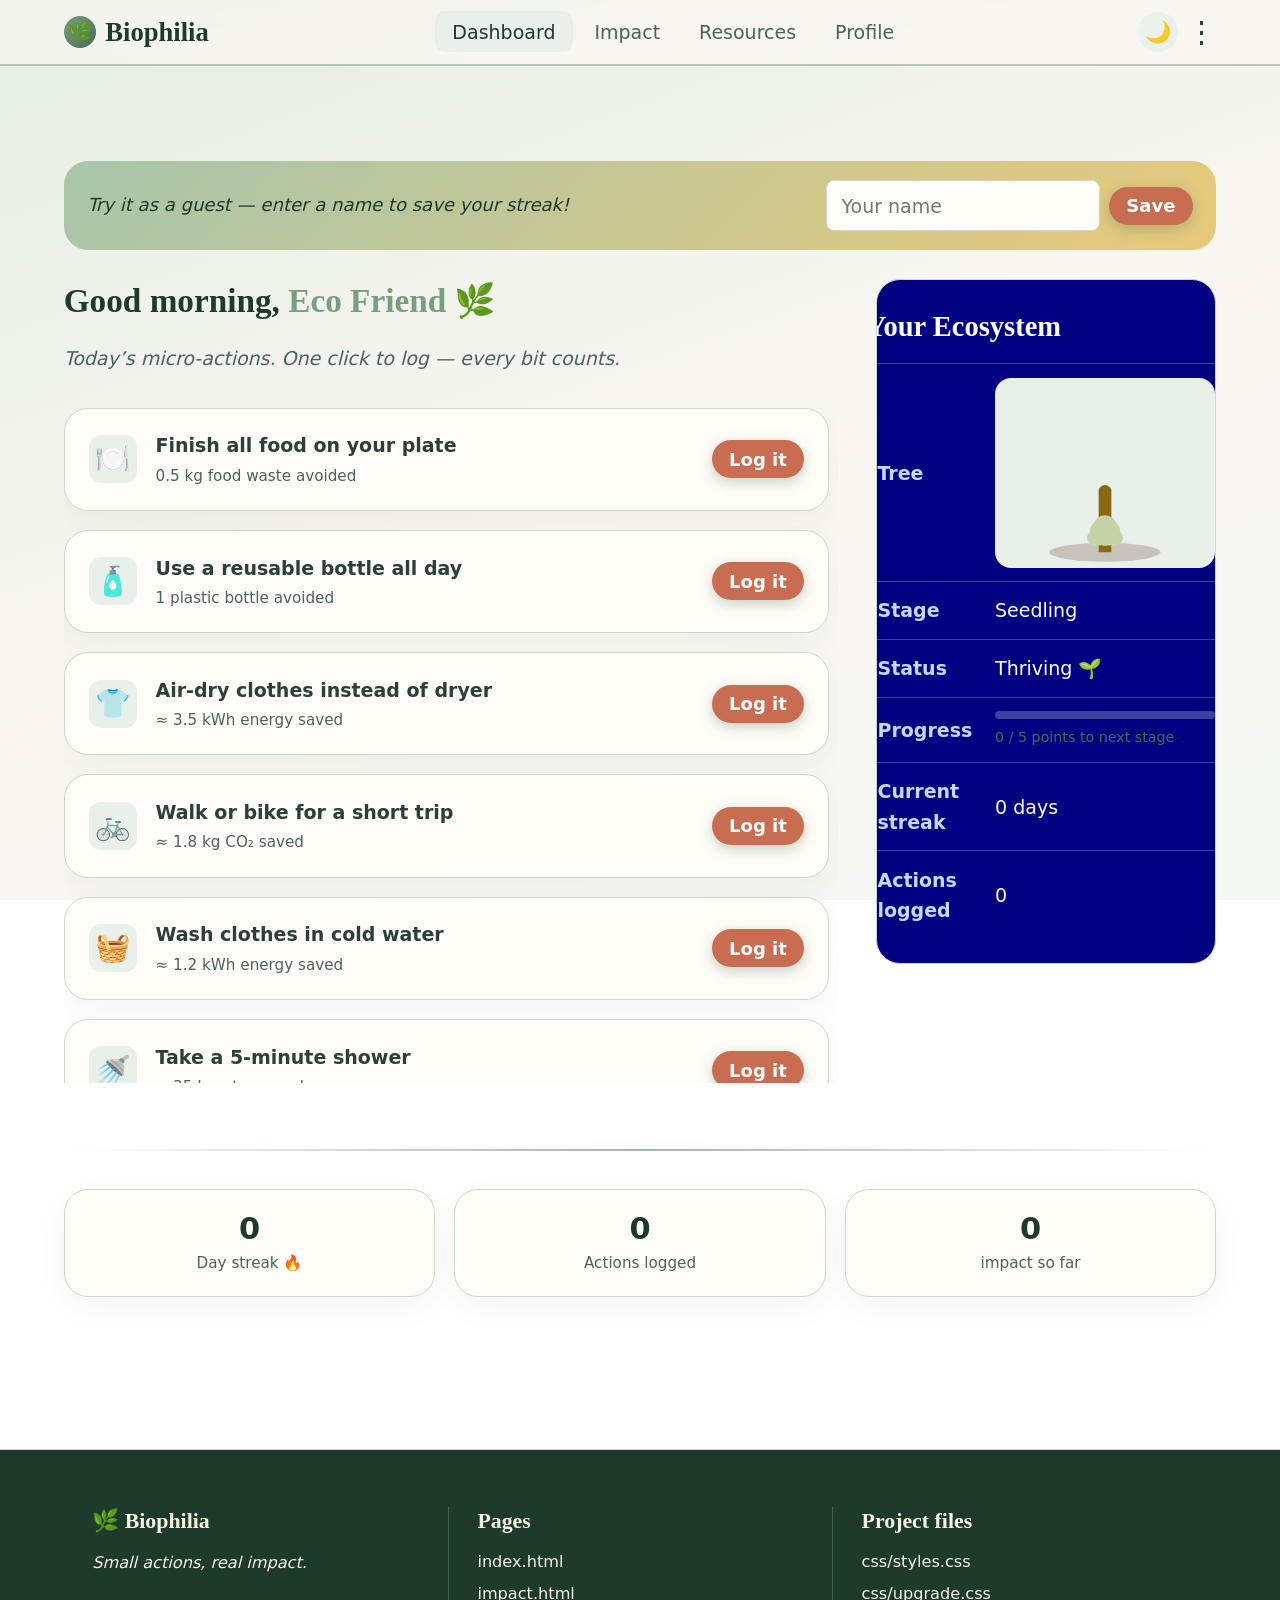
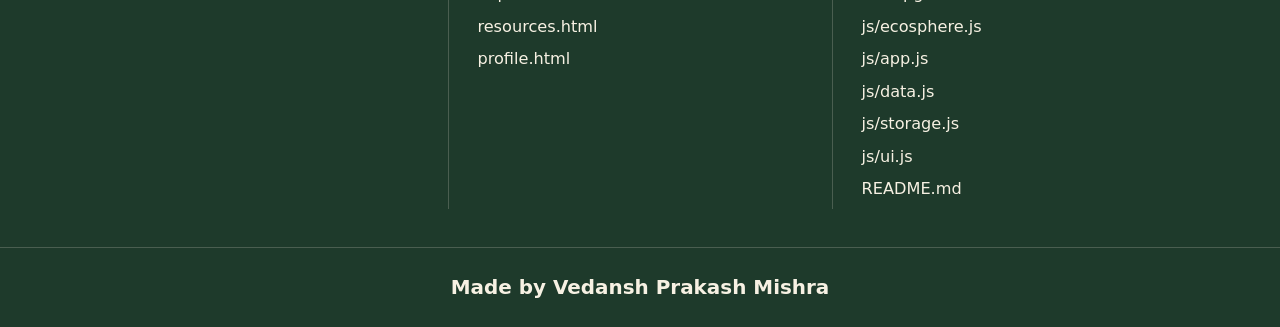
==== commit 4eba3151: "fixed minor bugs" ====
--- a/index.html
+++ b/index.html
@@ -3,8 +3,8 @@
 <head>
   <meta charset="UTF-8" />
   <meta name="viewport" content="width=device-width, initial-scale=1" />
-  <meta name="description" content="Ecosphere – Track small daily eco habits and watch your impact grow." />
-  <title>Ecosphere – Daily Eco Habits</title>
+  <meta name="description" content="Biophilia – Track small daily eco habits and watch your impact grow." />
+  <title>Biophilia – Daily Eco Habits</title>
   <link rel="preconnect" href="https://fonts.googleapis.com" />
   <link rel="preconnect" href="https://fonts.gstatic.com" crossorigin />
   <link href="https://fonts.googleapis.com/css2?family=Playfair+Display:wght@500;700&family=Plus+Jakarta+Sans:ital,wght@0,400;0,600;0,700;1,400;1,500&display=swap" rel="stylesheet" />
@@ -17,7 +17,7 @@
     <div class="container nav-inner">
       <a href="index.html" class="logo">
         <span class="logo-icon">🌿</span>
-        Ecosphere
+        Biophilia
       </a>
       <ul class="nav-links">
         <li><a href="index.html" class="active">Dashboard</a></li>
@@ -88,7 +88,7 @@
 
   <footer class="footer">
     <div class="container footer-grid">
-      <div class="footer-col"><h3>🌿 Ecosphere</h3><p>Small actions, real impact.</p></div>
+      <div class="footer-col"><h3>🌿 Biophilia</h3><p>Small actions, real impact.</p></div>
       <div class="footer-col"><h3>Pages</h3><ul><li><a href="index.html">index.html</a></li><li><a href="impact.html">impact.html</a></li><li><a href="resources.html">resources.html</a></li><li><a href="profile.html">profile.html</a></li></ul></div>
       <div class="footer-col"><h3>Project files</h3><ul><li><a href="css/styles.css">css/styles.css</a></li><li><a href="css/upgrade.css">css/upgrade.css</a></li><li><a href="js/ecosphere.js">js/ecosphere.js</a></li><li><a href="js/app.js">js/app.js</a></li><li><a href="js/data.js">js/data.js</a></li><li><a href="js/storage.js">js/storage.js</a></li><li><a href="js/ui.js">js/ui.js</a></li><li><a href="README.md">README.md</a></li></ul></div>
       
@@ -96,7 +96,6 @@
     <div class="footer-bottom">Made by Vedansh Prakash Mishra</div>
   </footer>
 
-  <script src="js/ecosphere.js" defer></script>
   <script type="module" src="js/app.js"></script>
 </body>
 </html>
--- a/css/styles.css
+++ b/css/styles.css
@@ -1,4 +1,4 @@
-/* ===== ECOSPHERE – Design System ===== */
+/* ===== BIOPHILIA – Design System ===== */
 :root {
   /* Earthy palette */
   --sage: #7a9e7e;
--- a/css/upgrade.css
+++ b/css/upgrade.css
@@ -1,4 +1,4 @@
-/* ===== ECOSPHERE – Upgrade layer (loads after styles.css) ===== */
+/* ===== BIOPHILIA – Upgrade layer (loads after styles.css) ===== */
 :root {
   --font: 'Plus Jakarta Sans', system-ui, sans-serif;
   --serif: 'Playfair Display', 'Lora', Georgia, serif;
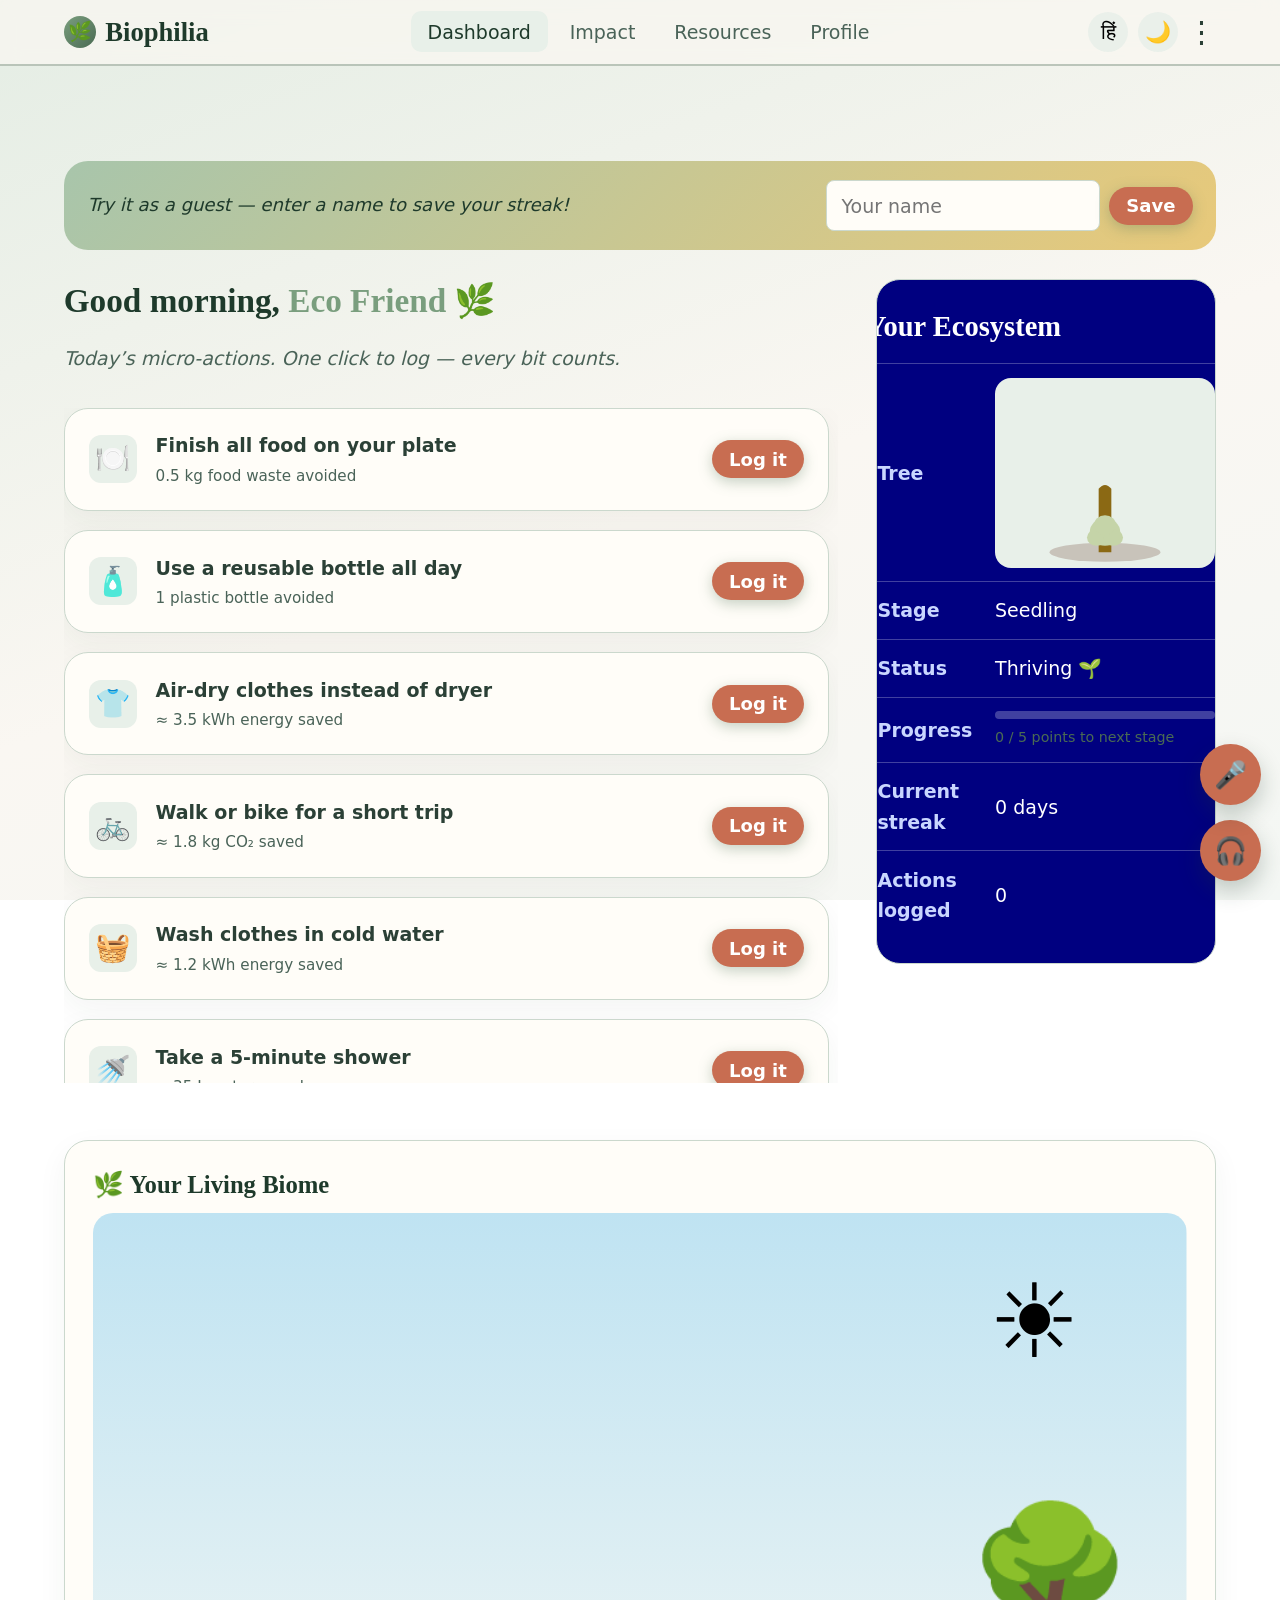
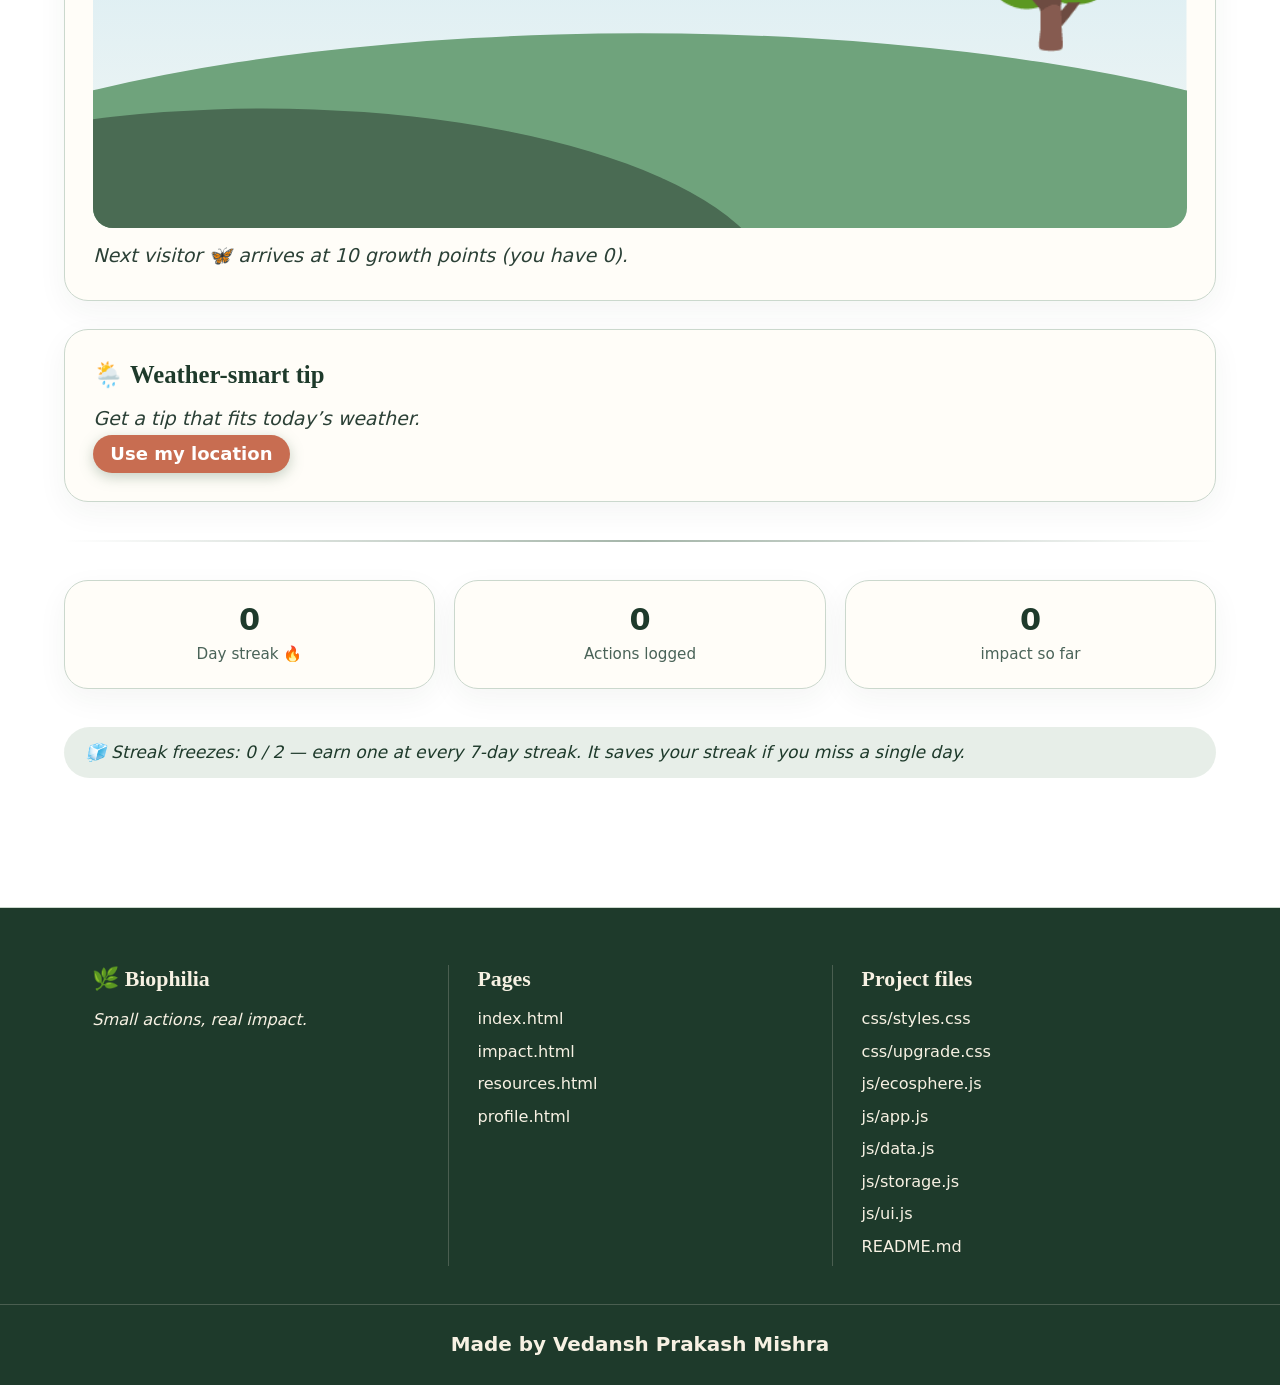
==== commit 0018bec1: "Update index.html" ====
--- a/index.html
+++ b/index.html
@@ -11,6 +11,12 @@
   <link rel="stylesheet" href="css/styles.css" />
   <link rel="stylesheet" href="css/upgrade.css" />
   <link rel="icon" href="data:image/svg+xml,<svg xmlns='http://www.w3.org/2000/svg' viewBox='0 0 100 100'><text y='.9em' font-size='90'>🌿</text></svg>" />
+  <link rel="manifest" href="manifest.json" />
+  <meta name="theme-color" content="#1E3A2B" />
+  <link rel="apple-touch-icon" href="apple-touch-icon.png" />
+  <meta name="apple-mobile-web-app-capable" content="yes" />
+  <meta name="mobile-web-app-capable" content="yes" />
+  <meta name="apple-mobile-web-app-title" content="Biophilia" />
 </head>
 <body data-page="dashboard">
   <nav class="navbar">
--- a/css/upgrade.css
+++ b/css/upgrade.css
@@ -111,3 +111,37 @@
 @media (min-width: 900px) {
   .actions-grid { max-height: 75vh; overflow-y: auto; padding-right: 0.5rem; }
 }
+/* Biophilia features */
+.bio-card { background: var(--white); border: 1px solid var(--border); border-radius: 24px; box-shadow: var(--shadow); padding: 1.5rem; margin: 1.5rem auto; max-width: 1200px; }
+.bio-card h2 { font-size: 1.3rem; margin-bottom: 0.6rem; }
+.bio-controls { display: flex; gap: 0.5rem; flex-wrap: wrap; margin-bottom: 0.75rem; }
+.bars { width: 100%; height: auto; }
+.bars rect { fill: var(--moss); transition: fill 0.2s; }
+.bars rect:hover { fill: var(--terracotta); }
+.bars text { fill: var(--text-muted); font-size: 8px; }
+.heatmap { display: grid; grid-template-rows: repeat(7, 1fr); grid-auto-flow: column; gap: 4px; }
+.hm { aspect-ratio: 1; border-radius: 5px; background: rgba(122, 158, 126, 0.18); }
+.hm.l1 { background: #A8D5B0; } .hm.l2 { background: #6FB07F; } .hm.l3 { background: #3F8A55; } .hm.l4 { background: #1E5E3A; }
+.biome { width: 100%; height: auto; border-radius: 20px; display: block; }
+.fly { animation: float 4s ease-in-out infinite; }
+@keyframes float { 50% { transform: translate(6px, -8px); } }
+.bio-fab { position: fixed; right: 1rem; z-index: 150; width: 3.2rem; height: 3.2rem; border-radius: 50%; border: 0; font-size: 1.4rem; background: var(--terracotta); color: #fff; box-shadow: 0 10px 22px rgba(30, 58, 43, 0.25); cursor: pointer; transition: transform 0.25s; }
+.bio-fab:hover { transform: translateY(-2px); }
+/* Features batch 2 */
+.bio-chip { margin: 0.75rem 0; padding: 0.6rem 1.1rem; border-radius: 50px; background: rgba(122, 158, 126, 0.18); color: var(--forest); font-size: 0.9rem; }
+.bio-form { display: grid; grid-template-columns: repeat(auto-fit, minmax(140px, 1fr)); gap: 0.6rem; margin: 0.75rem 0 1rem; }
+.bio-list { list-style: none; padding: 0; margin-top: 1rem; }
+.bio-list li { display: flex; justify-content: space-between; align-items: center; gap: 0.5rem; padding: 0.6rem 0; border-top: 1px solid var(--border); }
+#bio-report { display: none; }
+@media print {
+  @page { margin: 14mm; }
+  body { background: #fff !important; }
+  body > *:not(#bio-report) { display: none !important; }
+  #bio-report { display: block; color: #1E3A2B; background: #fff; -webkit-print-color-adjust: exact; print-color-adjust: exact; }
+  #bio-report .rep-head { background: #1E3A2B; color: #fff; padding: 1.5rem 2rem; border-radius: 20px; margin-bottom: 1.5rem; }
+  #bio-report .rep-head h1, #bio-report .rep-head p { color: #fff; margin: 0; }
+  #bio-report h2 { color: #1E3A2B; }
+  #bio-report table { width: 100%; border-collapse: collapse; margin: 1rem 0; }
+  #bio-report th, #bio-report td { padding: 0.7rem; text-align: left; border-bottom: 1px solid #CBD8CD; color: #1E3A2B; }
+  #bio-report .rep-foot { margin-top: 2rem; text-align: center; color: #4A6B53; }
+}
